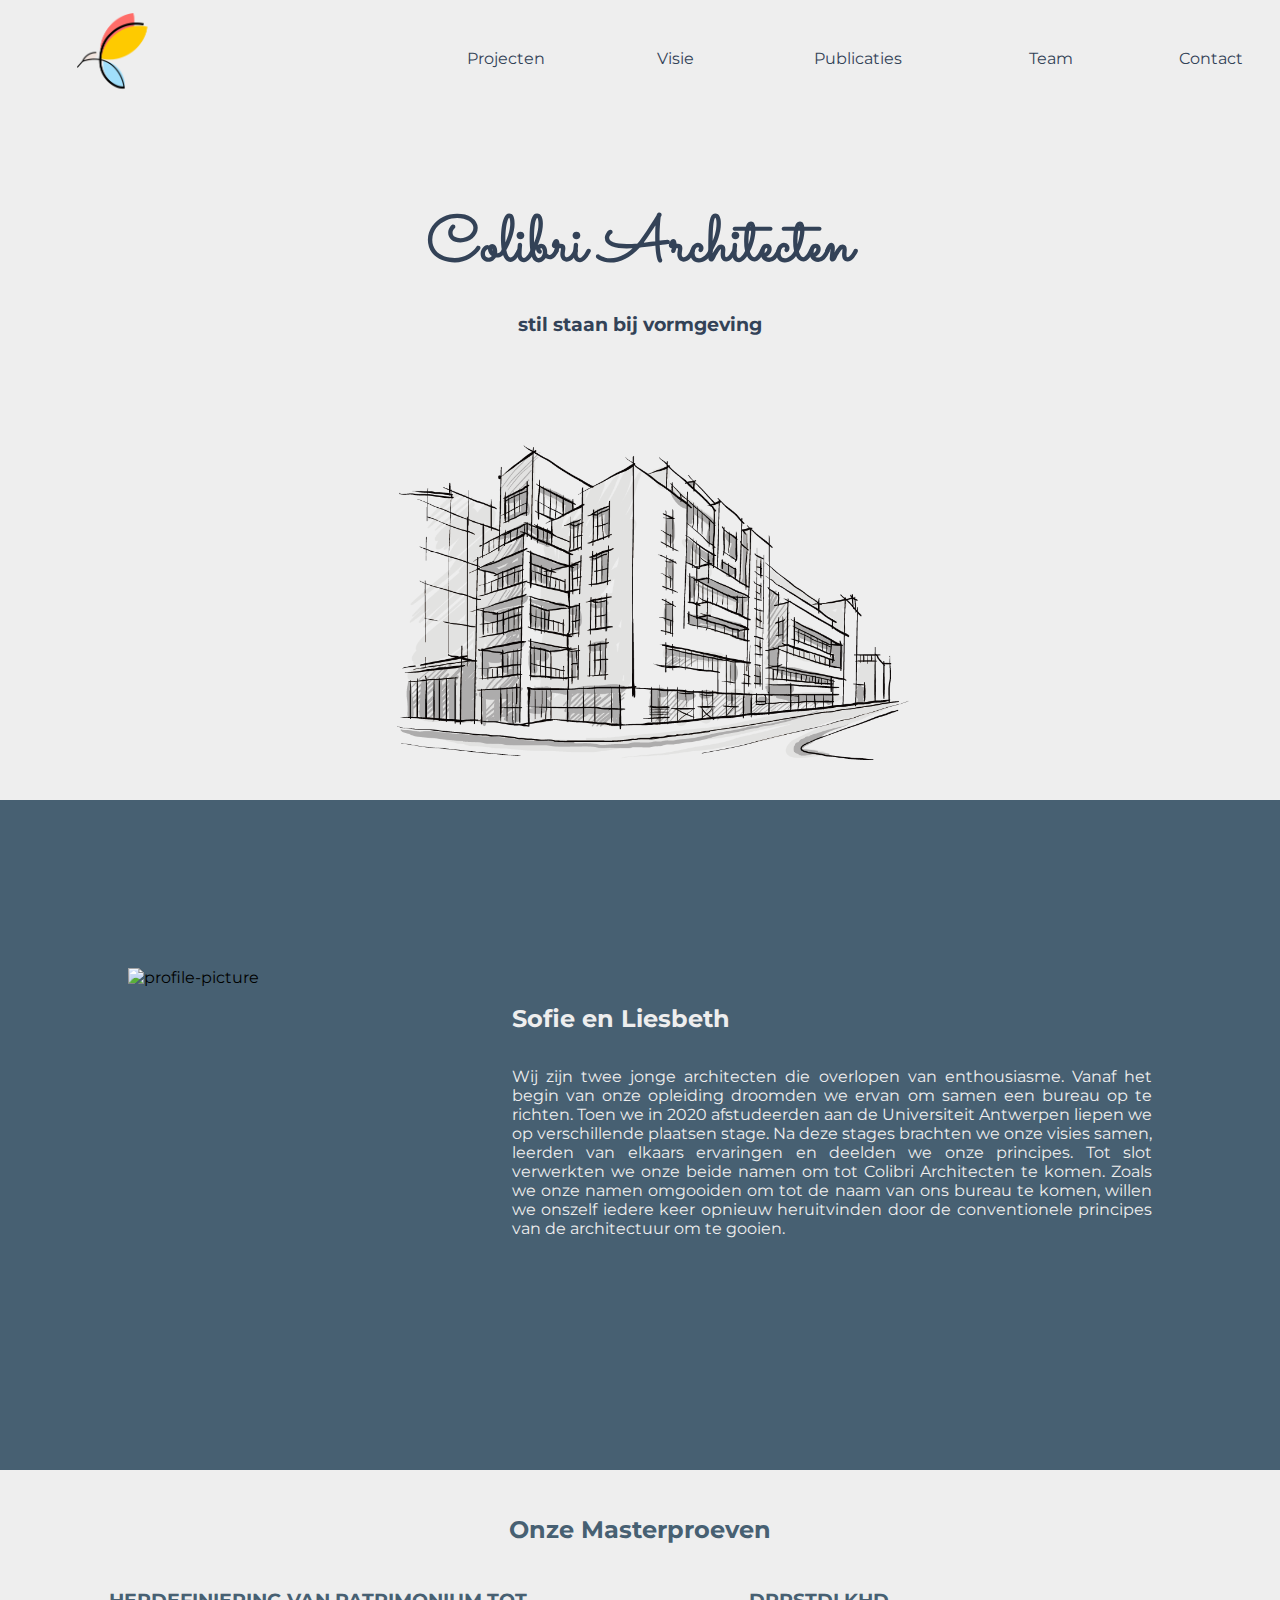
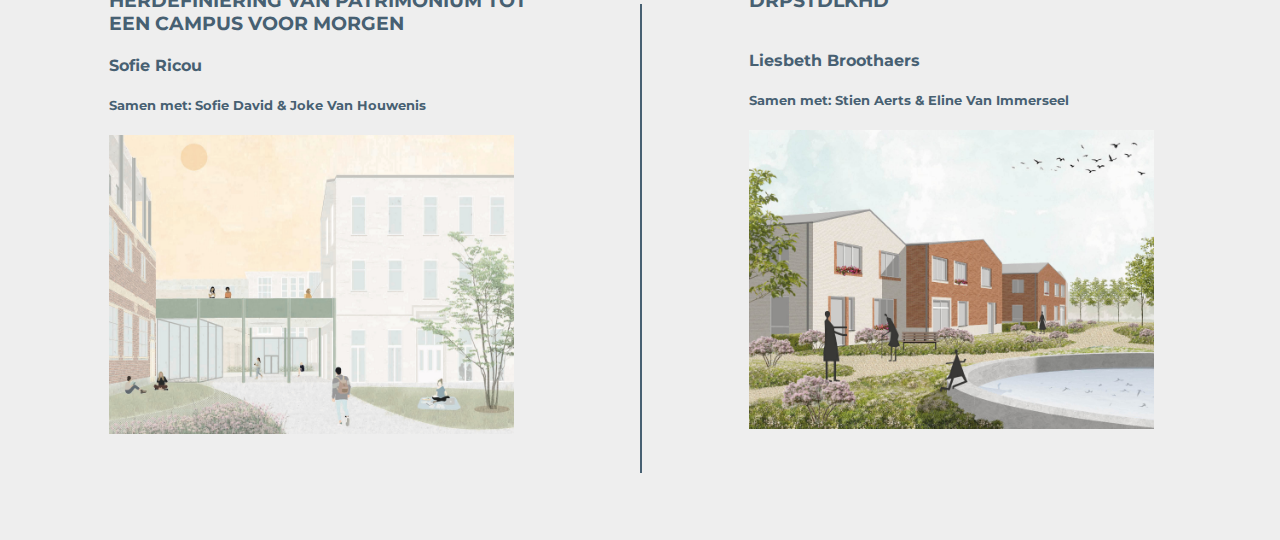
==== index.html @ ae4058f6 "Eerste versie site met CSS" ====
<!DOCTYPE html>
<html lang="en">
  <head>
    <meta charset="UTF-8" />
    <link rel="stylesheet" href="CSS/styles.css" />
    <link rel="icon" href="CSS/images/favicon.ico" />
    <link rel="preconnect" href="https://fonts.googleapis.com" />
    <link rel="preconnect" href="https://fonts.gstatic.com" crossorigin />
    <link href="https://fonts.googleapis.com/css2?family=Montserrat&family=Roboto+Mono&family=Sacramento&display=swap" rel="stylesheet"/>
    <link href="https://fonts.googleapis.com/css2?family=Sacramento&display=swap" rel="stylesheet" />
    <link href="https://fonts.googleapis.com/css2?family=Montserrat&family=Sacramento&display=swap" rel="stylesheet" />
    <title>Colibri Architecten</title>
  </head>
  <body>
    <div class="head-container">
      <img src="CSS/images/Colibri Logo Transparent.png" class="logo" alt="logo-colibri" />
      <table class="header-table">
        <tr>
          <td>Projecten</td>
          <td>Visie</td>
          <td>Publicaties</td>
          <td>Team</td>
          <td>Contact</td>
        </tr>
      </table>
    </div>
    <div class="top-container">
      <h1>Colibri Architecten</h1>
      <h3>stil staan bij vormgeving</h3>
      <img src="CSS/images/building.png" class="wallpaper" alt="architecture-img" />
    </div>
    <div class="middle-container">
      <img src="CSS/images/portraitRound.png" class="profilepic" alt="profile-picture" />
      <h2 class="names">Sofie en Liesbeth</h2>
      <p class="introduction">
        Wij zijn twee jonge architecten die overlopen van enthousiasme. Vanaf het begin van onze opleiding droomden we
        ervan om samen een bureau op te richten. Toen we in 2020
        afstudeerden aan de Universiteit Antwerpen liepen we op verschillende
        plaatsen stage. Na deze stages brachten we onze visies samen,
        leerden van elkaars ervaringen en deelden we onze principes. Tot slot
        verwerkten we onze beide namen om tot Colibri Architecten te komen.
        Zoals we onze namen omgooiden om tot de naam van ons bureau te komen,
        willen we onszelf iedere keer opnieuw heruitvinden door de conventionele
        principes van de architectuur om te gooien.
      </p>
    </div>
    <div class="bottom-container">
        <h2 class="masterproeven">Onze Masterproeven</h2>
        <div class="MPSofie">
            <h3 class="MPtitel"><a href="https://www.masterexpo-ontwerpwetenschappen.be/project/sofie-ricou/">HERDEFINIERING VAN PATRIMONIUM TOT EEN CAMPUS VOOR MORGEN</a></h3>
            <h4 class="MPauteurs">Sofie Ricou</h4>
            <h5 class="MPauteurs">Samen met: Sofie David & Joke Van Houwenis</h5>
            <img src="CSS/images/MPSofie.jpeg" class="MPpic" alt="Photo-MP-Sofie">
        </div>
        <div class="divider"></div>
        <div class="MPLiesbeth">
            <h3><a href="https://www.masterexpo-ontwerpwetenschappen.be/project/liesbeth-broothaers/">DRPSTDLKHD</a></h3>
            <h4 class="MPauteurs" id="down1">Liesbeth Broothaers</h4>
            <h5 class="MPauteurs">Samen met: Stien Aerts & Eline Van Immerseel</h5>
            <img src="CSS/images/MPLiesbeth.jpeg" class="MPpic" alt="Photo-MP-Liesbeth">
        </div>
    </div>
  </body>
</html>
---- CSS/styles.css ----
body {
  margin: 0px;
  font-family: 'Montserrat', sans-serif;
}

a {
  text-decoration: none;
}
a:link {
  color: #476072;
}
a:visited {
  color: #476072;
}
a:hover {
  color: #548CA8;
}

.head-container {
    background-color: #EEEEEE;
    color: #334257;
    font-family: 'Montserrat', sans-serif;
    padding: 1%;
    position: fixed;
    width: 100%;
    z-index: 1;
}

.logo {
    display: inline-block;
    width: 7.5%;
    position: relative;
    margin-left: 5%;
}

.header-table {
    display: inline-table; 
    font-size: 16px; 
    text-align: center;
    width: 70%;
    height: 80%;
    position: absolute;
    left: 30%;
}

.top-container {
  background-color: #EEEEEE;
  text-align: center;
  position: relative;
  padding-top: 200px;
  height: 600px;
  color: #334257;
}

.wallpaper {
    width: 40%;
    height: auto;
    max-width: 40%;
    position: absolute;
    bottom: 5%;
    left: 31%;
}

h1 {
  margin: 0px;
  font-family: 'Sacramento', cursive;
  font-size: 64px;
}

.middle-container {
  background-color: #476072;
  height: 570px;
  padding: 50px;
  position: relative;
}

.profilepic {
  display: inline-block;
  width: 20%;
  position: absolute;
  top: 25%;
  left: 10%;
}

.names {
  display: inline-block;
  color: #EEEEEE;
  position: absolute;
  top: 27.5%;
  left: 40%;
}

.introduction {
  display: inline-block;
  color: #EEEEEE;
  position: absolute;
  top: 37.5%;
  left: 40%;
  width: 50%;
  text-align: justify;
}
.bottom-container {
  background-color:  #EEEEEE;
  height: 620px;
  padding: 25px;
  position: relative;
  text-align: center;
}

.masterproeven {
  display: inline-block;
  color:#476072;
  position: relative;
}
.MPtitel {
  width: 60%;
  color: #476072;
}
.MPtitel:hover {
  color:#EEEEEE
}

.divider {
  background-color: #476072;
  border: 1px;
  border-color: #476072;
  display: block;
  height: 70%;
  width: 2px;
  position: absolute;
  left: 50%;
  bottom: 10%;
}

.MPSofie {
  display: inline-block;
  text-align: left;
  width: 55%;
  position: absolute;
  top: 100px;
  left: 8.5%;
}

.MPpic {
  width: 57.5%;
  height: auto;
  max-width: 57.5%;
}
.MPauteurs {
  color: #476072;
}

.MPLiesbeth {
  display: inline-block;
  text-align: left;
  width: 55%;
  position: absolute;
  top: 100px;
  left: 58.5%;
}

#down1 {
  position: relative;
  margin-top: 5.6%;
}
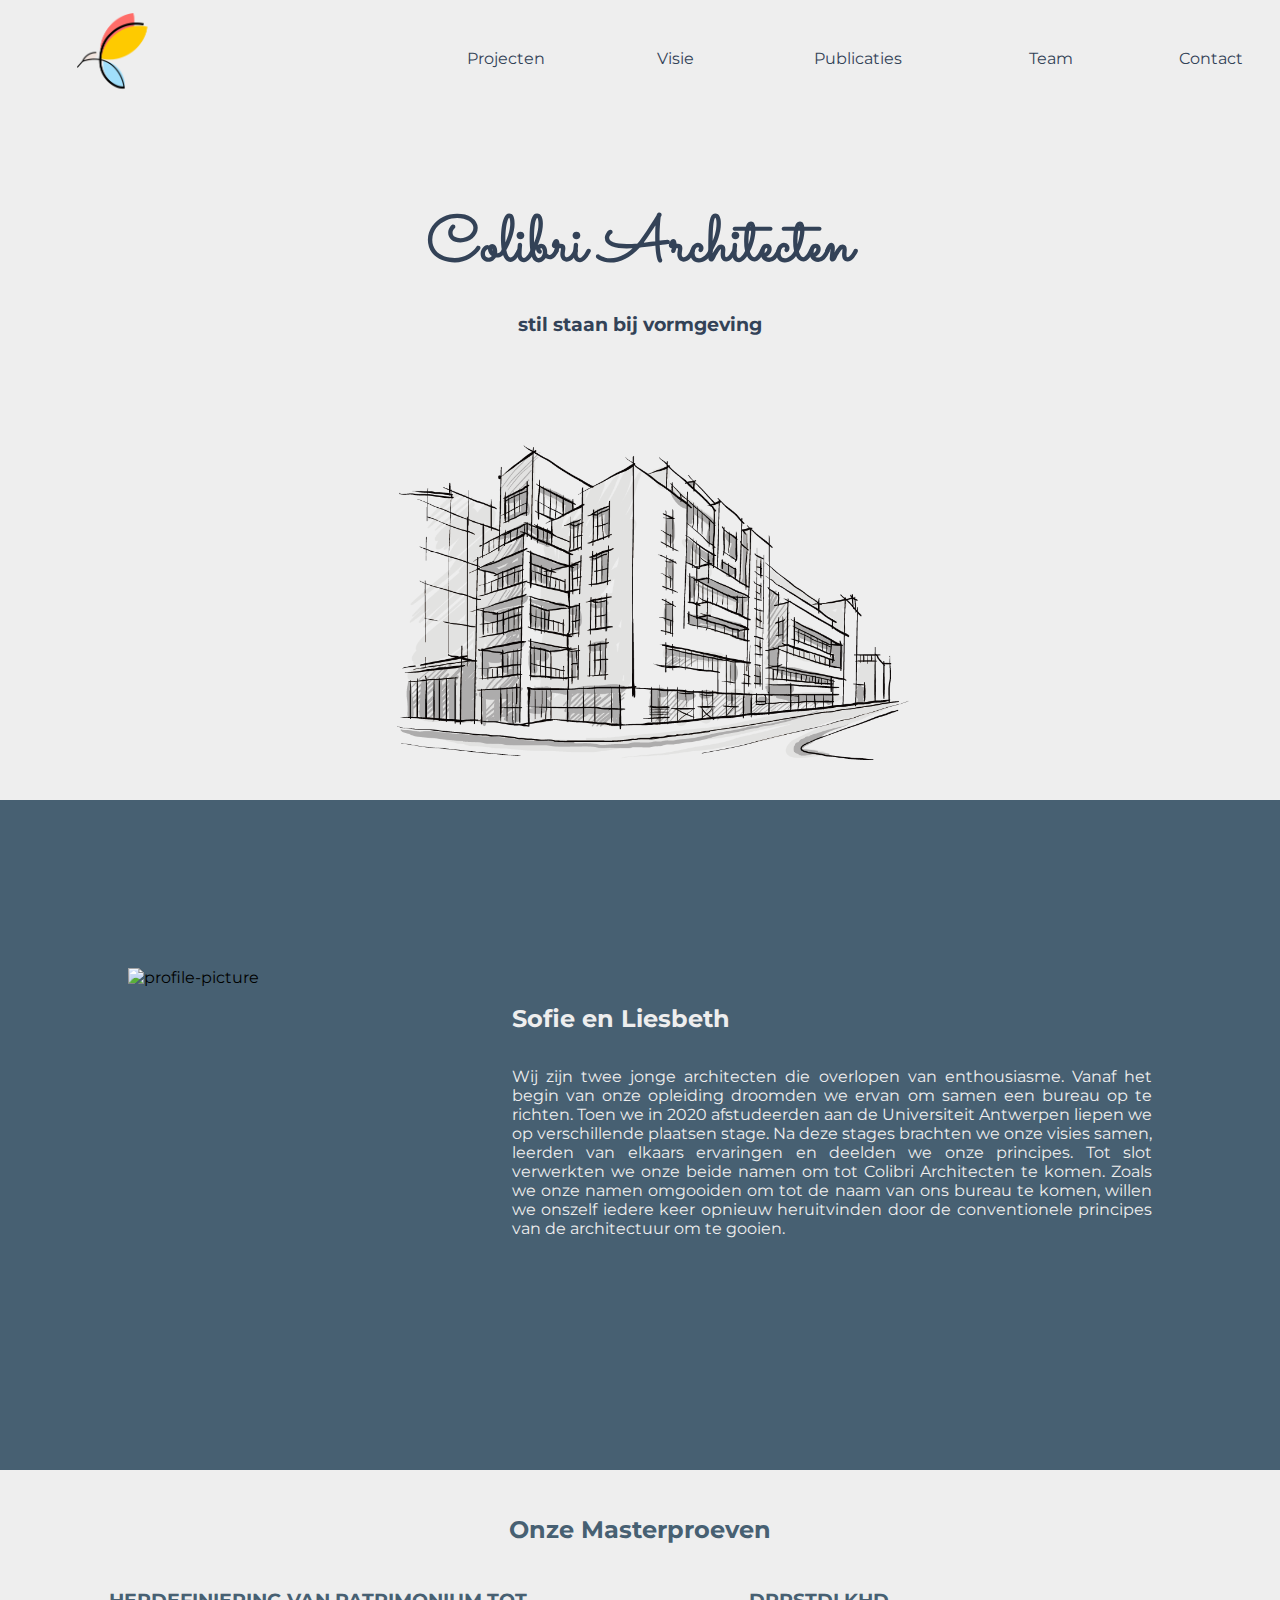
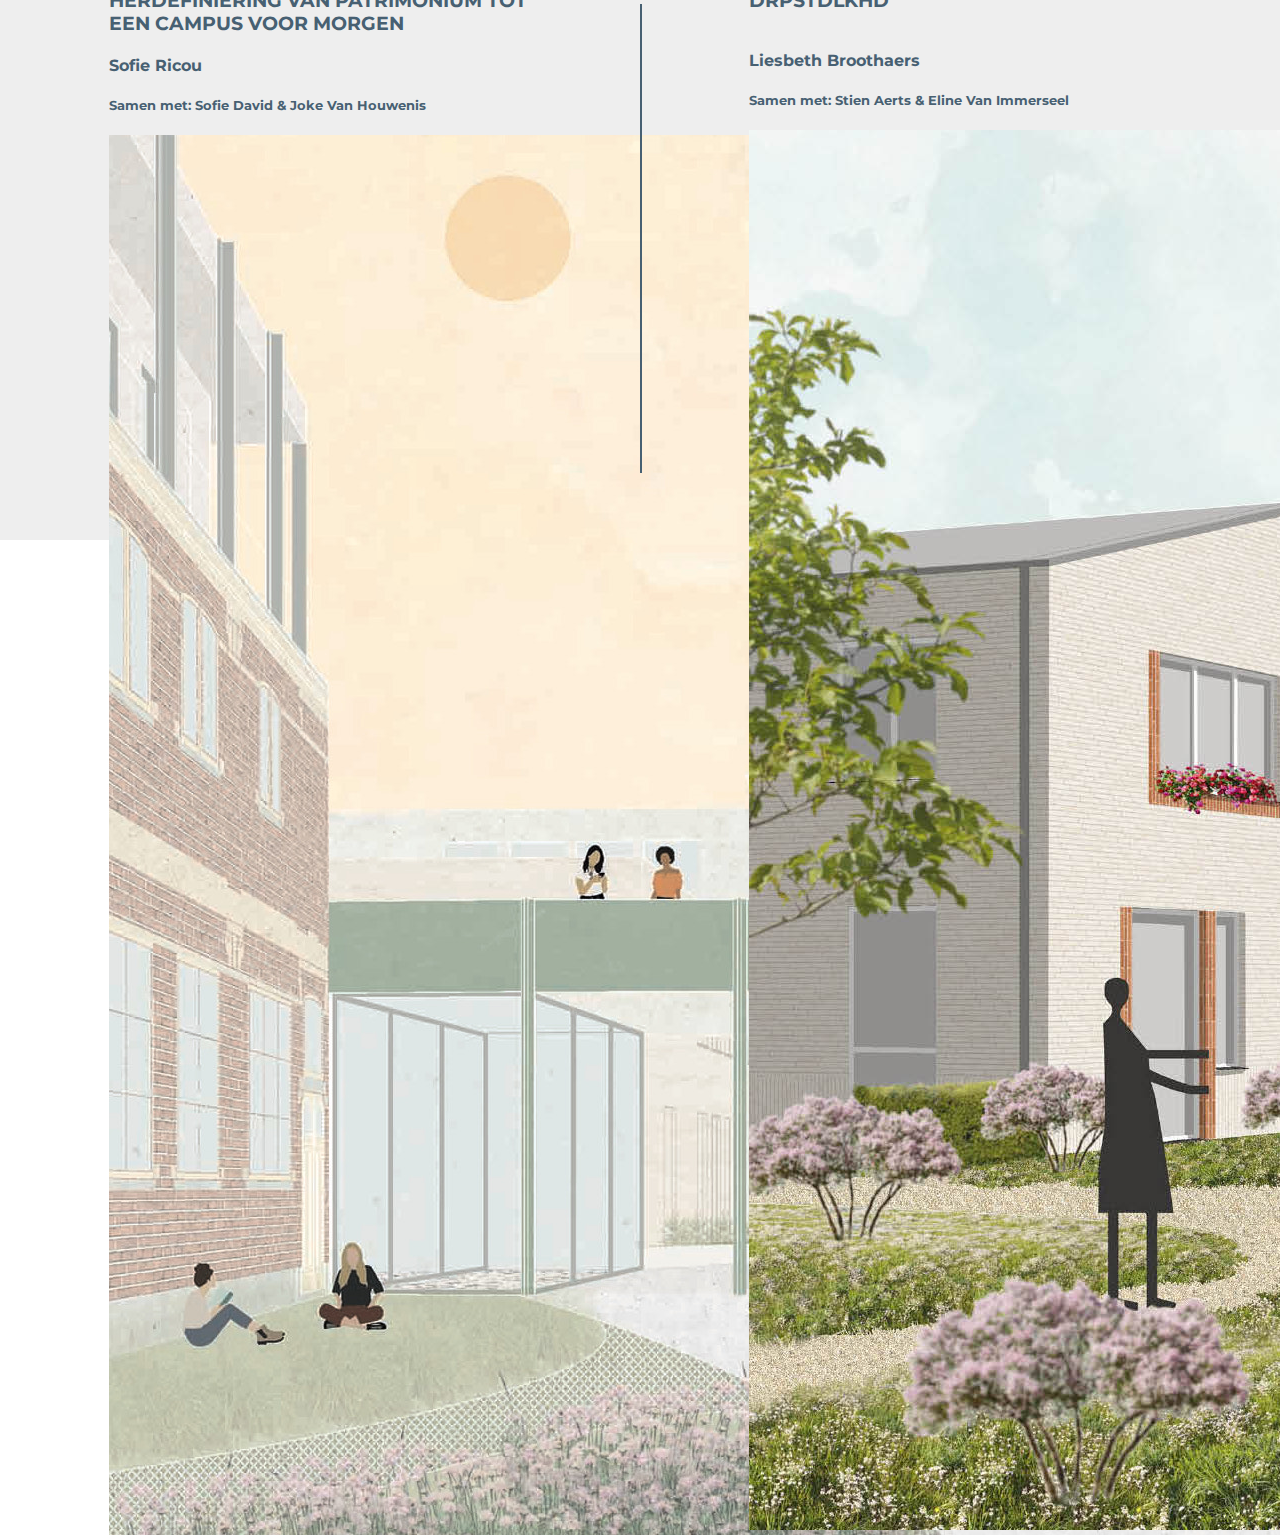
==== commit c0e217aa: "bottom section update" ====
--- a/index.html
+++ b/index.html
@@ -47,17 +47,21 @@
     <div class="bottom-container">
         <h2 class="masterproeven">Onze Masterproeven</h2>
         <div class="MPSofie">
+          <div class="MPtitelContainer">
             <h3 class="MPtitel"><a href="https://www.masterexpo-ontwerpwetenschappen.be/project/sofie-ricou/">HERDEFINIERING VAN PATRIMONIUM TOT EEN CAMPUS VOOR MORGEN</a></h3>
-            <h4 class="MPauteurs">Sofie Ricou</h4>
-            <h5 class="MPauteurs">Samen met: Sofie David & Joke Van Houwenis</h5>
-            <img src="CSS/images/MPSofie.jpeg" class="MPpic" alt="Photo-MP-Sofie">
+          </div>
+          <h4 class="MPauteurs">Sofie Ricou</h4>
+          <h5 class="MPauteurs">Samen met: Sofie David & Joke Van Houwenis</h5>
+          <img src="CSS/images/MPSofie.jpeg" class="MPpicSofie" alt="Photo-MP-Sofie">
         </div>
         <div class="divider"></div>
         <div class="MPLiesbeth">
+          <div class="MPtitelContainer">
             <h3><a href="https://www.masterexpo-ontwerpwetenschappen.be/project/liesbeth-broothaers/">DRPSTDLKHD</a></h3>
-            <h4 class="MPauteurs" id="down1">Liesbeth Broothaers</h4>
-            <h5 class="MPauteurs">Samen met: Stien Aerts & Eline Van Immerseel</h5>
-            <img src="CSS/images/MPLiesbeth.jpeg" class="MPpic" alt="Photo-MP-Liesbeth">
+          </div>
+          <h4 class="MPauteurs" id="down1">Liesbeth Broothaers</h4>
+          <h5 class="MPauteurs">Samen met: Stien Aerts & Eline Van Immerseel</h5>
+          <img src="CSS/images/MPLiesbeth.jpeg" class="MPpicLiesbeth" alt="Photo-MP-Liesbeth">
         </div>
     </div>
   </body>
